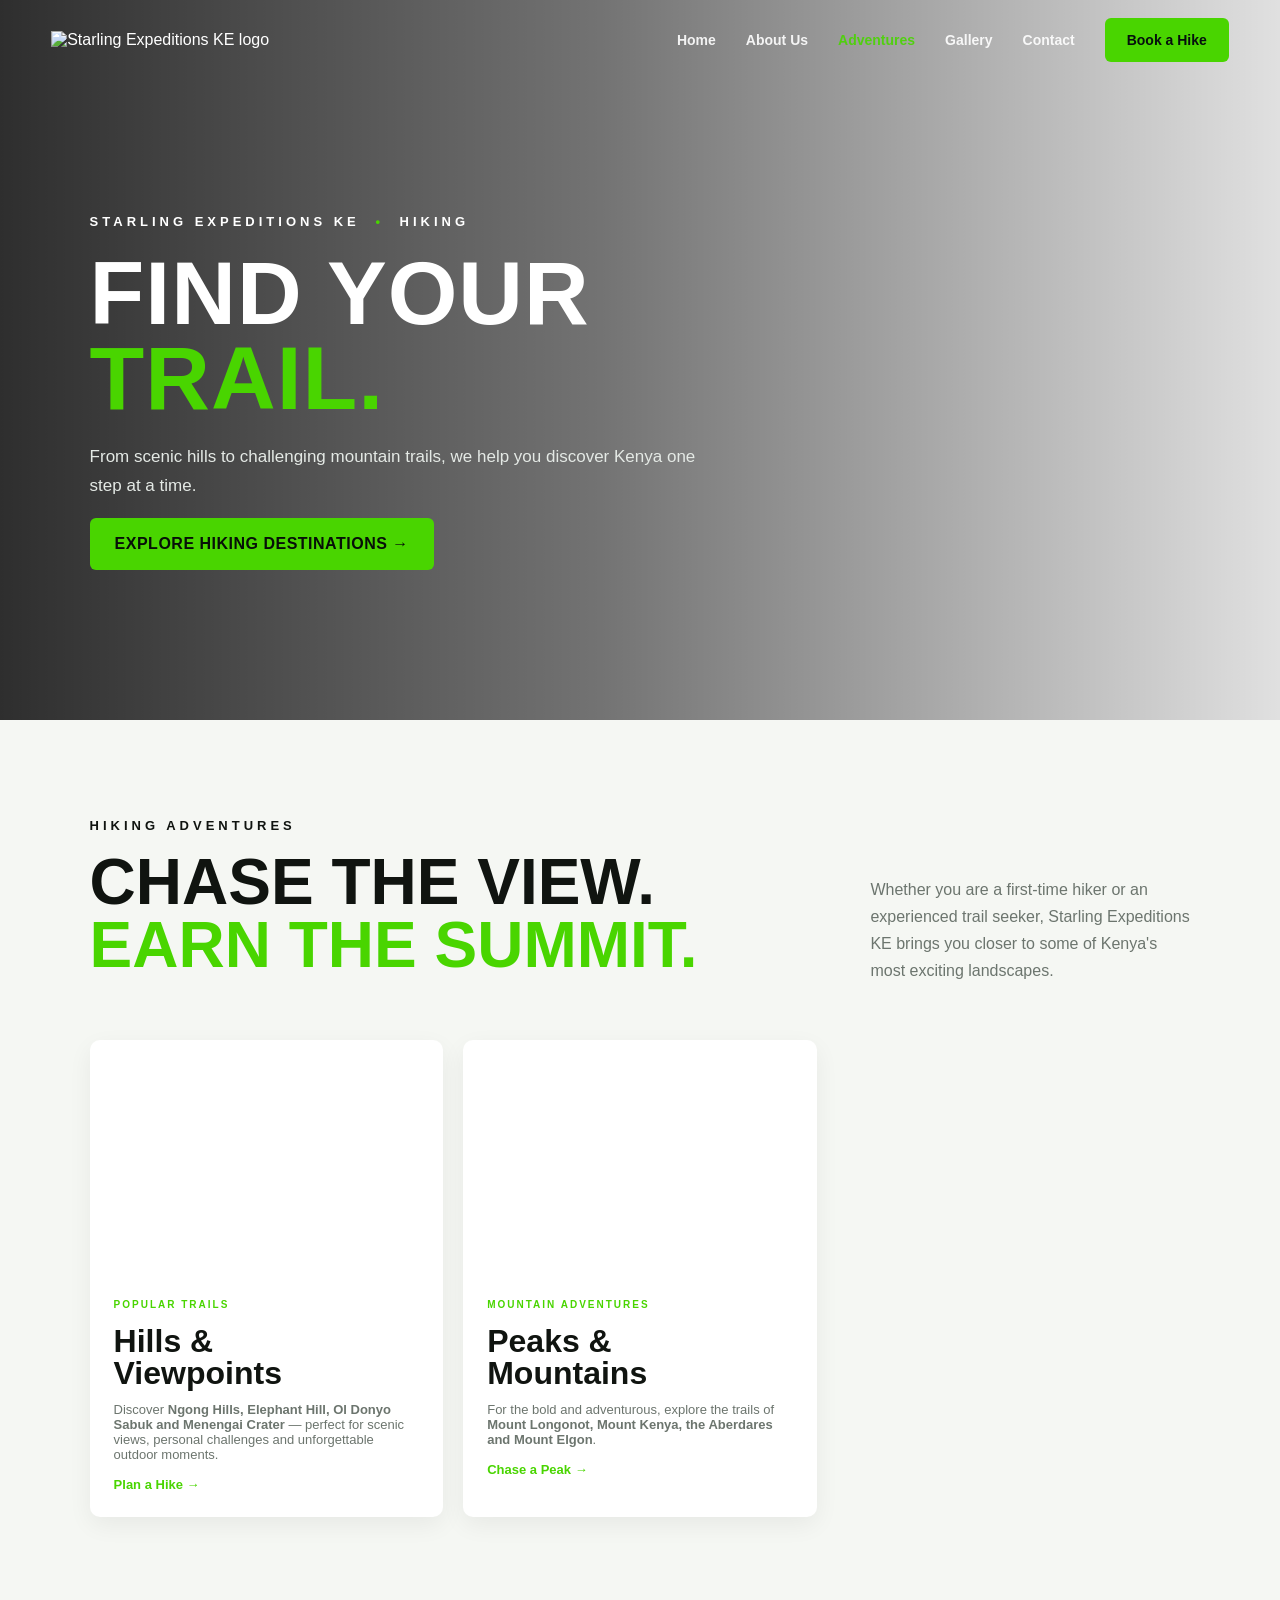
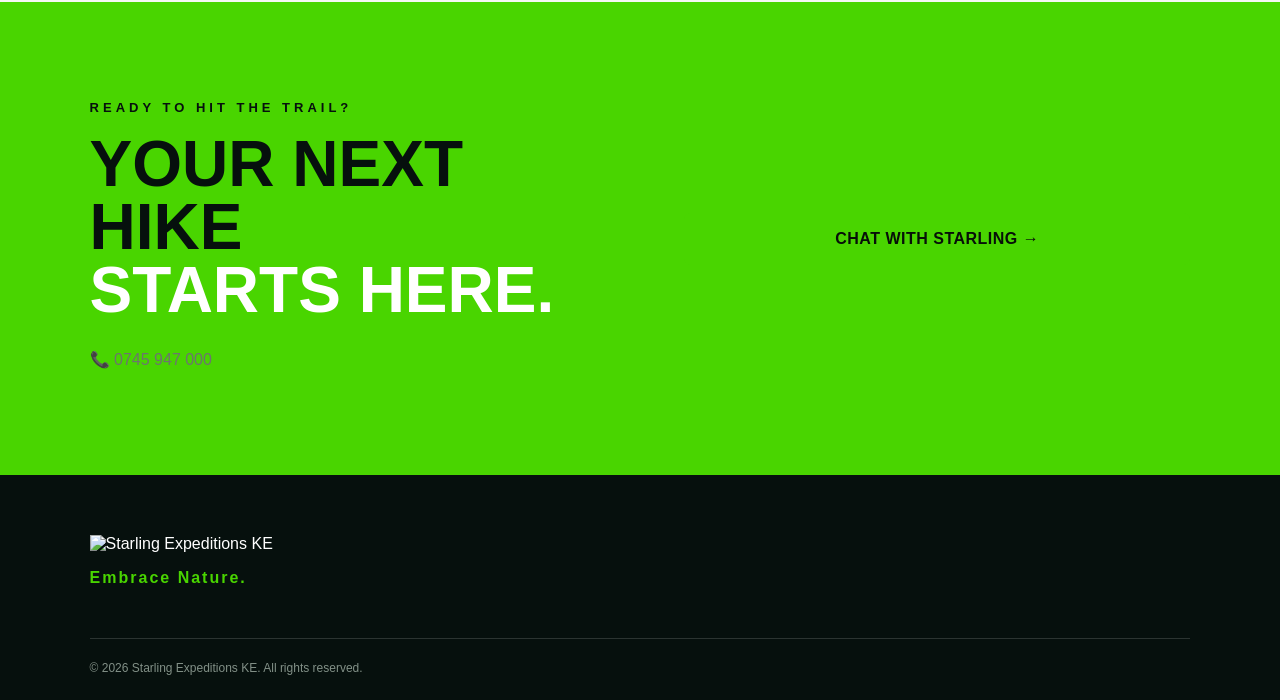
==== hiking/index.html @ 900746c1 "Create index.html" ====
<!DOCTYPE html>
<html lang="en">
<head>
  <meta charset="UTF-8">
  <meta name="viewport" content="width=device-width, initial-scale=1.0">

  <title>Hiking Adventures | Starling Expeditions KE</title>

  <meta name="description" content="Explore hills, mountains and hiking trails across Kenya with Starling Expeditions KE.">

  <link rel="stylesheet" href="../style.css">
</head>

<body>

<header class="site-header">

  <a class="brand" href="../index.html">
    <img src="../assets/logo.jpeg" alt="Starling Expeditions KE logo">
  </a>

  <nav class="nav">
    <a href="../index.html">Home</a>
    <a href="../index.html#about">About Us</a>
    <a class="active" href="../index.html#adventures">Adventures</a>
    <a href="../index.html#gallery">Gallery</a>
    <a href="../index.html#contact">Contact</a>

    <a class="nav-cta"
       href="https://wa.me/254745947000?text=Hello%20Starling%20Expeditions%20KE%2C%20I%20would%20like%20to%20book%20a%20hiking%20adventure."
       target="_blank">
       Book a Hike
    </a>
  </nav>

</header>


<main>

<section class="hero subpage-hero">

  <div class="hero-overlay"></div>

  <div class="hero-content">

    <p class="eyebrow">
      STARLING EXPEDITIONS KE <span>•</span> HIKING
    </p>

    <h1>
      FIND YOUR<br>
      <span>TRAIL.</span>
    </h1>

    <p class="hero-copy">
      From scenic hills to challenging mountain trails, we help you discover Kenya one step at a time.
    </p>

    <a class="btn btn-primary" href="#destinations">
      Explore Hiking Destinations →
    </a>

  </div>

</section>


<section id="destinations" class="trips section">

  <div class="section-heading">

    <div>

      <p class="section-label">
        HIKING ADVENTURES
      </p>

      <h2>
        Chase the view.<br>
        <span>Earn the summit.</span>
      </h2>

    </div>

    <p>
      Whether you are a first-time hiker or an experienced trail seeker,
      Starling Expeditions KE brings you closer to some of Kenya's most exciting landscapes.
    </p>

  </div>


  <div class="trip-grid">


    <article class="trip-card">

      <div class="trip-image hells"></div>

      <div class="trip-info">

        <span class="trip-tag">
          POPULAR TRAILS
        </span>

        <h3>
          Hills &<br>
          Viewpoints
        </h3>

        <p>
          Discover <strong>Ngong Hills, Elephant Hill, Ol Donyo Sabuk and Menengai Crater</strong>
          — perfect for scenic views, personal challenges and unforgettable outdoor moments.
        </p>

        <a href="https://wa.me/254745947000?text=Hello%20Starling%20Expeditions%20KE%2C%20I%20am%20interested%20in%20a%20hiking%20adventure."
           target="_blank">
           Plan a Hike →
        </a>

      </div>

    </article>


    <article class="trip-card">

      <div class="trip-image longonot"></div>

      <div class="trip-info">

        <span class="trip-tag">
          MOUNTAIN ADVENTURES
        </span>

        <h3>
          Peaks &<br>
          Mountains
        </h3>

        <p>
          For the bold and adventurous, explore the trails of
          <strong>Mount Longonot, Mount Kenya, the Aberdares and Mount Elgon</strong>.
        </p>

        <a href="https://wa.me/254745947000?text=Hello%20Starling%20Expeditions%20KE%2C%20I%20am%20interested%20in%20a%20mountain%20hike."
           target="_blank">
           Chase a Peak →
        </a>

      </div>

    </article>


  </div>

</section>


<section class="contact section">

  <div>

    <p class="section-label">
      READY TO HIT THE TRAIL?
    </p>

    <h2>
      Your next hike<br>
      <span>starts here.</span>
    </h2>

    <p>
      📞 0745 947 000
    </p>

  </div>


  <a class="btn btn-primary"
     href="https://wa.me/254745947000?text=Hello%20Starling%20Expeditions%20KE%2C%20I%20want%20to%20plan%20a%20hiking%20adventure."
     target="_blank">

     Chat With Starling →

  </a>

</section>

</main>


<footer>

  <div class="footer-brand">

    <img src="../assets/logo.jpeg"
         alt="Starling Expeditions KE">

    <p>
      Embrace Nature.
    </p>

  </div>


  <div class="copyright">

    © 2026 Starling Expeditions KE. All rights reserved.

  </div>

</footer>


</body>
</html>
---- style.css ----
:root{--green:#49d500;--dark:#06100d;--ink:#101410;--muted:#6c756e;--light:#f5f7f3}
*{box-sizing:border-box}html{scroll-behavior:smooth}body{margin:0;font-family:Inter,Arial,sans-serif;color:var(--ink);background:#fff}a{text-decoration:none;color:inherit}.site-header{position:absolute;z-index:10;top:0;left:0;width:100%;padding:18px 4%;display:flex;align-items:center;justify-content:space-between;color:#fff}.brand img{width:210px;max-height:78px;object-fit:contain;object-position:left center;mix-blend-mode:screen}.nav{display:flex;align-items:center;gap:30px;font-size:14px;font-weight:700}.nav a{opacity:.9}.nav a:hover,.nav .active{color:var(--green)}.nav-cta{background:var(--green);color:#06100d!important;padding:14px 22px;border-radius:6px;opacity:1!important}.menu-toggle{display:none;background:none;border:0;color:#fff;font-size:28px}.hero{min-height:720px;position:relative;background-image:url("https://images.unsplash.com/photo-1464822759023-fed622ff2c3b?auto=format&fit=crop&w=2200&q=85");background-size:cover;background-position:center;display:flex;align-items:center;padding:130px 7% 80px;color:#fff;overflow:hidden}.hero-overlay{position:absolute;inset:0;background:linear-gradient(90deg,rgba(0,0,0,.82) 0%,rgba(0,0,0,.55) 47%,rgba(0,0,0,.12) 100%)}.hero-content{position:relative;max-width:700px}.eyebrow,.section-label{font-size:13px;letter-spacing:4px;font-weight:800}.eyebrow span{color:var(--green);padding:0 8px}.hero h1{font-family:Anton,Impact,sans-serif;font-size:clamp(54px,7vw,100px);line-height:.95;margin:22px 0;text-transform:uppercase;letter-spacing:1px}.hero h1 span,.section-heading span,.about-copy span,.contact span{color:var(--green)}.hero-copy{font-size:17px;line-height:1.7;max-width:620px;color:#e4e9e5}.hero-actions{display:flex;gap:16px;margin-top:30px}.btn{display:inline-flex;align-items:center;justify-content:center;gap:14px;padding:16px 24px;border-radius:6px;font-weight:800;text-transform:uppercase;letter-spacing:.5px;border:1px solid transparent;cursor:pointer}.btn-primary{background:var(--green);color:#071008}.btn-outline{border-color:#fff;color:#fff}.hero-note{position:absolute;right:7%;bottom:120px;font-size:23px;font-weight:700;font-style:italic;line-height:1.15;max-width:200px}.hero-note em{color:var(--green)}.section{padding:85px 7%}.adventure-grid{display:grid;grid-template-columns:repeat(4,1fr);gap:14px;padding-top:0;margin-top:-45px;position:relative;z-index:3}.adventure-card{min-height:230px;border-radius:10px;padding:24px;display:flex;flex-direction:column;justify-content:space-between;color:#fff;background-size:cover;background-position:center;position:relative;overflow:hidden}.adventure-card:before{content:"";position:absolute;inset:0;background:linear-gradient(0deg,rgba(0,0,0,.88),rgba(0,0,0,.1))}.adventure-card>div,.adventure-card>a{position:relative}.hike{background-image:url("https://images.unsplash.com/photo-1551632811-561732d1e306?auto=format&fit=crop&w=900&q=80")}.road{background-image:url("https://images.unsplash.com/photo-1465447142348-e9952c393450?auto=format&fit=crop&w=900&q=80")}.waterfall{background-image:url("https://images.unsplash.com/photo-1432405972618-c60b0225b8f9?auto=format&fit=crop&w=900&q=80")}.outdoors{background-image:url("https://images.unsplash.com/photo-1504280390367-361c6d9f38f4?auto=format&fit=crop&w=900&q=80")}.card-icon{font-size:31px}.adventure-card h3{font-family:Anton,Impact,sans-serif;font-size:28px;line-height:1;margin:15px 0 7px;text-transform:uppercase}.adventure-card p{margin:0;font-size:12px;color:#d5ddd6}.adventure-card>a{align-self:flex-end;background:#fff;color:#111;border-radius:50%;width:35px;height:35px;display:grid;place-items:center;font-size:20px}.about{display:grid;grid-template-columns:1fr 1fr;gap:8%;align-items:center}.about-image{min-height:520px;border-radius:8px;background:url("https://images.unsplash.com/photo-1551632811-561732d1e306?auto=format&fit=crop&w=1200&q=85") center/cover}.about-copy h2,.section-heading h2,.contact h2{font-family:Anton,Impact,sans-serif;font-size:clamp(42px,5vw,70px);line-height:.98;margin:18px 0 24px;text-transform:uppercase}.about-copy p:not(.section-label),.contact>div>p:not(.section-label){color:var(--muted);line-height:1.8;max-width:590px}.text-link{font-weight:800;color:var(--green);display:inline-block;margin-top:15px}.trips{background:var(--light)}.section-heading{display:flex;justify-content:space-between;align-items:end;margin-bottom:40px}.section-heading>p{max-width:320px;color:var(--muted);line-height:1.7}.trip-grid{display:grid;grid-template-columns:repeat(3,1fr);gap:20px}.trip-card{background:#fff;border-radius:10px;overflow:hidden;box-shadow:0 8px 25px rgba(0,0,0,.06)}.trip-image{height:230px;background-size:cover;background-position:center}.hells{background-image:url("https://images.unsplash.com/photo-1539650116574-75c0c6d73f6e?auto=format&fit=crop&w=900&q=80")}.longonot{background-image:url("https://images.unsplash.com/photo-1464278533981-50106e6176b1?auto=format&fit=crop&w=900&q=80")}.falls{background-image:url("https://images.unsplash.com/photo-1546182990-dffeafbe841d?auto=format&fit=crop&w=900&q=80")}.trip-info{padding:24px}.trip-tag{font-size:10px;font-weight:800;letter-spacing:2px;color:var(--green)}.trip-info h3{font-family:Anton,Impact,sans-serif;font-size:32px;line-height:1;margin:13px 0}.trip-info p{color:var(--muted);font-size:13px}.trip-info a{color:var(--green);font-weight:800;font-size:13px}.gallery{background:var(--dark);color:#fff}.gallery .section-label{color:var(--green)}.gallery-grid{display:grid;grid-template-columns:repeat(4,1fr);grid-template-rows:220px 220px;gap:12px}.gallery-item{background-size:cover;background-position:center;border-radius:7px}.g1{background-image:url("https://images.unsplash.com/photo-1464822759023-fed622ff2c3b?auto=format&fit=crop&w=900&q=80);grid-column:span 2}.g2{background-image:url("https://images.unsplash.com/photo-1551632811-561732d1e306?auto=format&fit=crop&w=900&q=80")}.g3{background-image:url("https://images.unsplash.com/photo-1432405972618-c60b0225b8f9?auto=format&fit=crop&w=900&q=80")}.g4{background-image:url("https://images.unsplash.com/photo-1500534623283-312aade485b7?auto=format&fit=crop&w=900&q=80")}.g5{background-image:url("https://images.unsplash.com/photo-1504280390367-361c6d9f38f4?auto=format&fit=crop&w=900&q=80")}.g6{background-image:url("https://images.unsplash.com/photo-1465447142348-e9952c393450?auto=format&fit=crop&w=900&q=80);grid-column:span 2}.why{display:grid;grid-template-columns:repeat(4,1fr);gap:25px}.why-card{border-top:3px solid var(--green);padding-top:22px}.why-card strong{color:var(--green);font-size:13px}.why-card h3{font-size:19px;margin:14px 0 8px}.why-card p{color:var(--muted);font-size:13px;line-height:1.6}.contact{background:var(--green);display:grid;grid-template-columns:1fr 1fr;gap:8%;align-items:center}.contact .section-label{color:#06100d}.contact h2{color:#06100d}.contact span{color:#fff}.contact-form{display:grid;gap:13px}.contact-form input,.contact-form select,.contact-form textarea{border:0;border-radius:5px;padding:16px;font:inherit;background:rgba(255,255,255,.92)}.contact-form .btn{background:#06100d;color:#fff}.contact-form .btn:hover{background:#fff;color:#06100d}footer{background:#06100d;color:#fff;padding:60px 7% 25px;display:grid;grid-template-columns:2fr 1fr 1fr 1.5fr;gap:35px;position:relative}.footer-brand img{width:200px;mix-blend-mode:screen}.footer-brand p{color:var(--green);font-weight:800;letter-spacing:2px}.footer-title{color:var(--green);font-size:11px;font-weight:800;letter-spacing:2px}.footer-brand~div a{display:block;margin:12px 0;color:#d6ded8;font-size:13px}.muted{color:#8e9a91;font-size:13px}.copyright{grid-column:1/-1;border-top:1px solid rgba(255,255,255,.15);padding-top:22px;color:#829087;font-size:12px}@media(max-width:900px){.nav{display:none;position:absolute;top:80px;right:4%;left:4%;background:#06100d;padding:20px;flex-direction:column;align-items:stretch;gap:20px}.nav.open{display:flex}.menu-toggle{display:block}.adventure-grid,.why{grid-template-columns:repeat(2,1fr)}.about,.contact{grid-template-columns:1fr}.about-image{min-height:360px}.trip-grid{grid-template-columns:1fr 1fr}.hero-note{display:none}.gallery-grid{grid-template-columns:repeat(2,1fr)}.g1,.g6{grid-column:span 1}footer{grid-template-columns:1fr 1fr}}@media(max-width:600px){.site-header{padding:15px 5%}.brand img{width:165px}.hero{min-height:680px;padding:120px 6% 60px}.hero h1{font-size:54px}.hero-copy{font-size:15px}.hero-actions{flex-direction:column;align-items:stretch}.section{padding:65px 6%}.adventure-grid,.trip-grid,.why{grid-template-columns:1fr}.adventure-grid{margin-top:0}.section-heading{display:block}.section-heading>p{margin-top:20px}.gallery-grid{grid-template-columns:1fr 1fr;grid-template-rows:170px 170px 170px}.gallery-item{grid-column:span 1!important}footer{grid-template-columns:1fr;padding:50px 6%}}
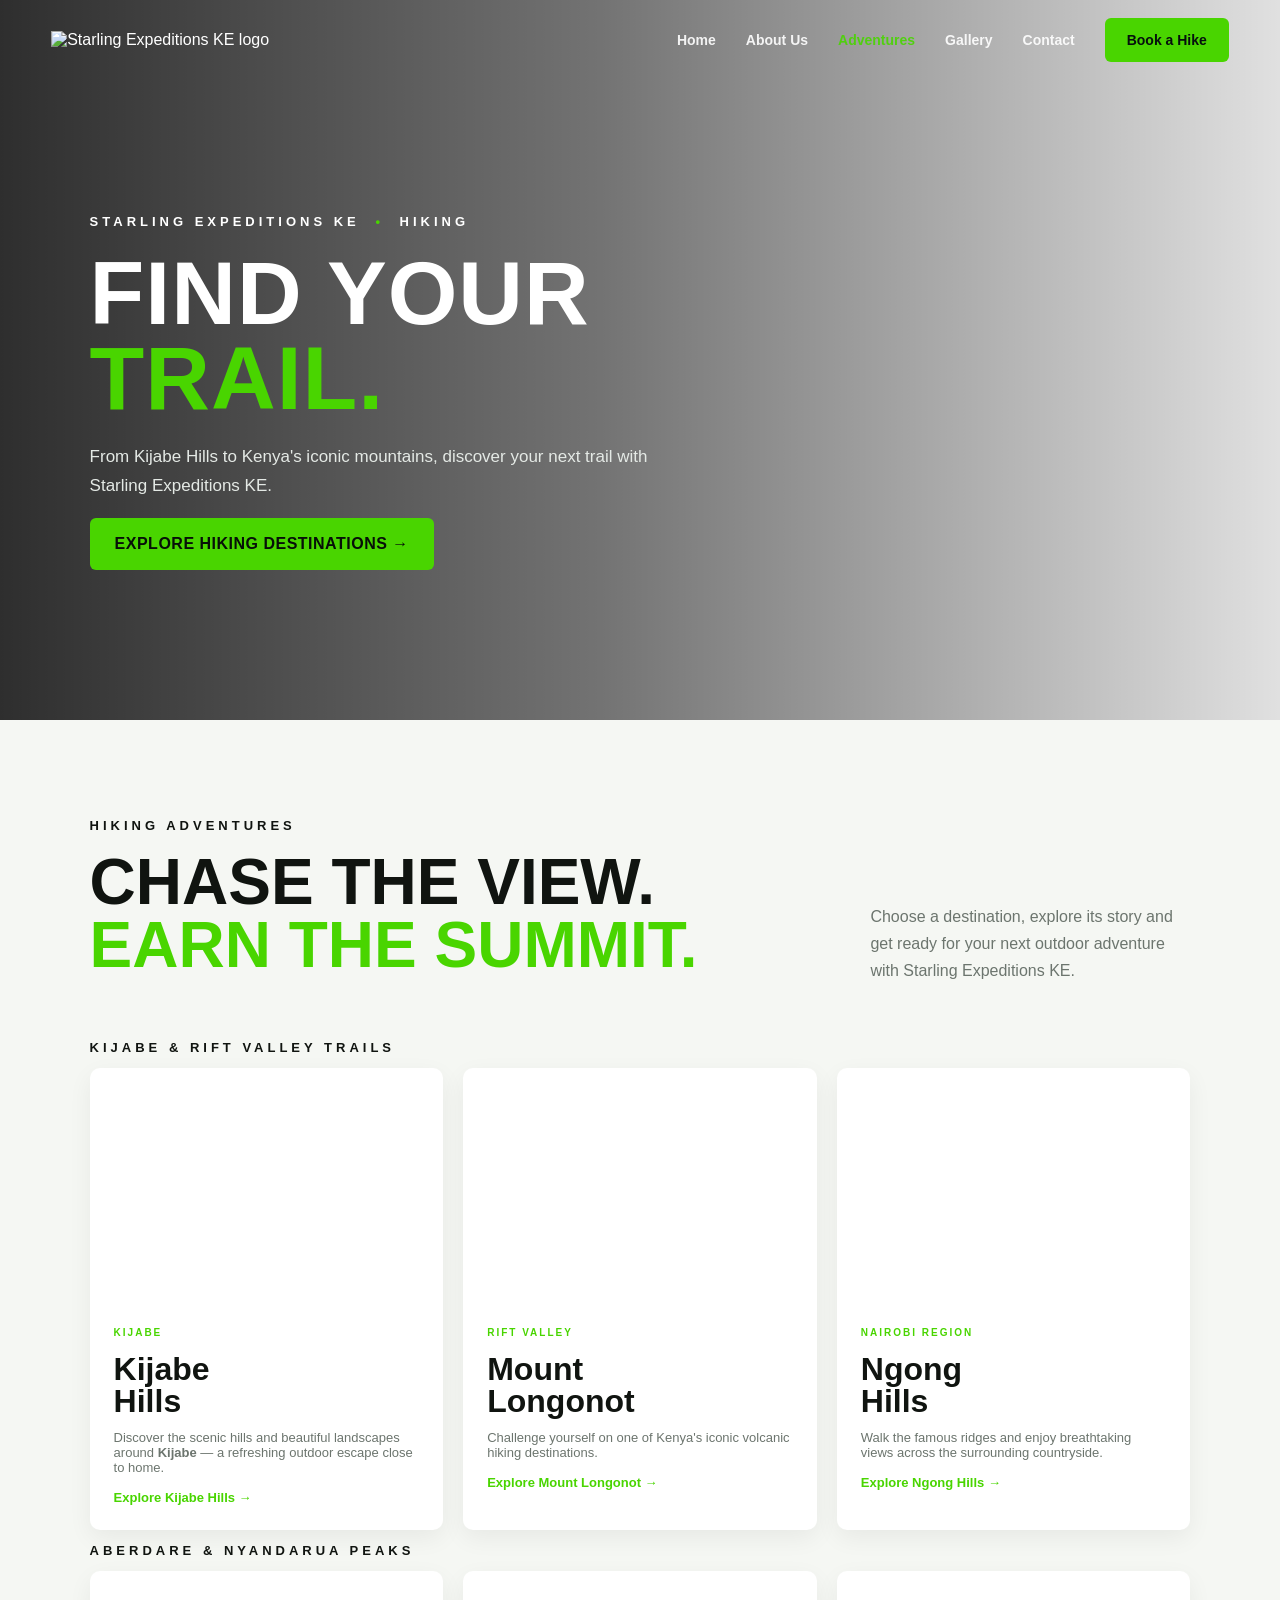
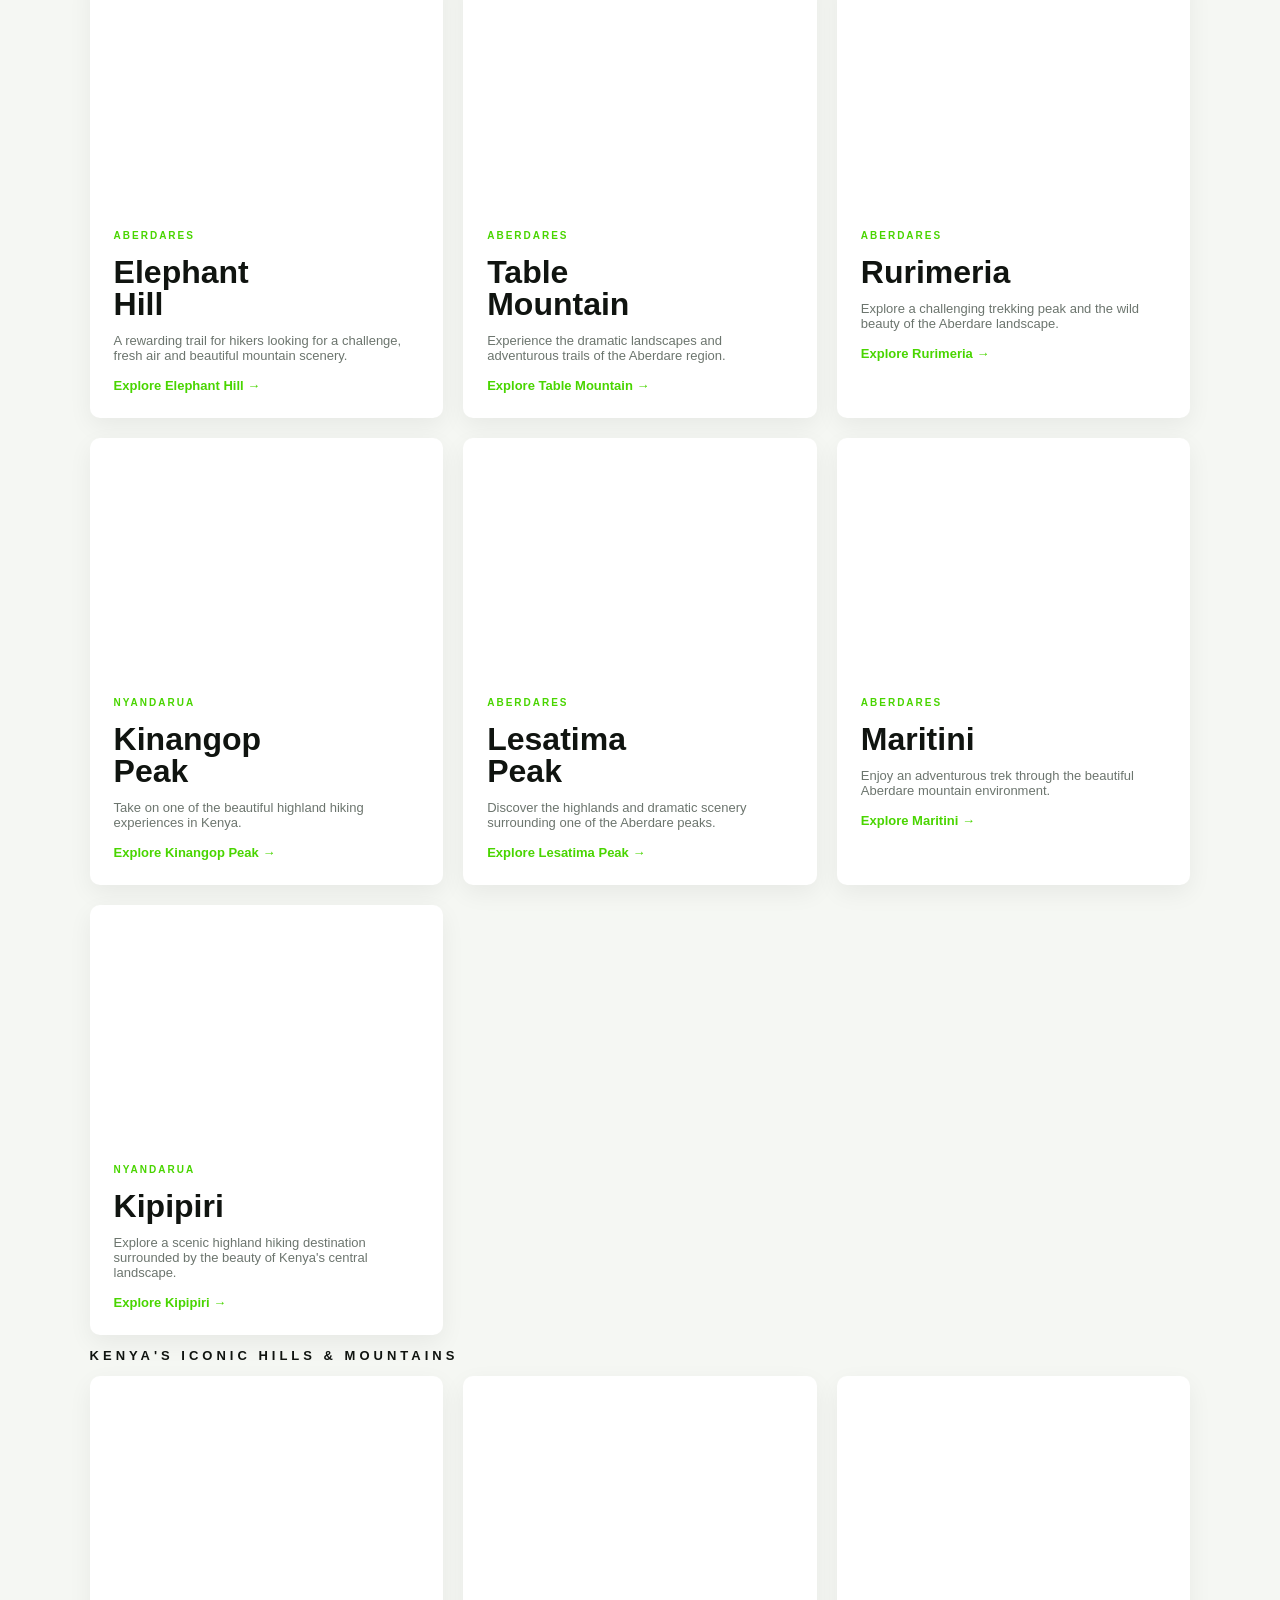
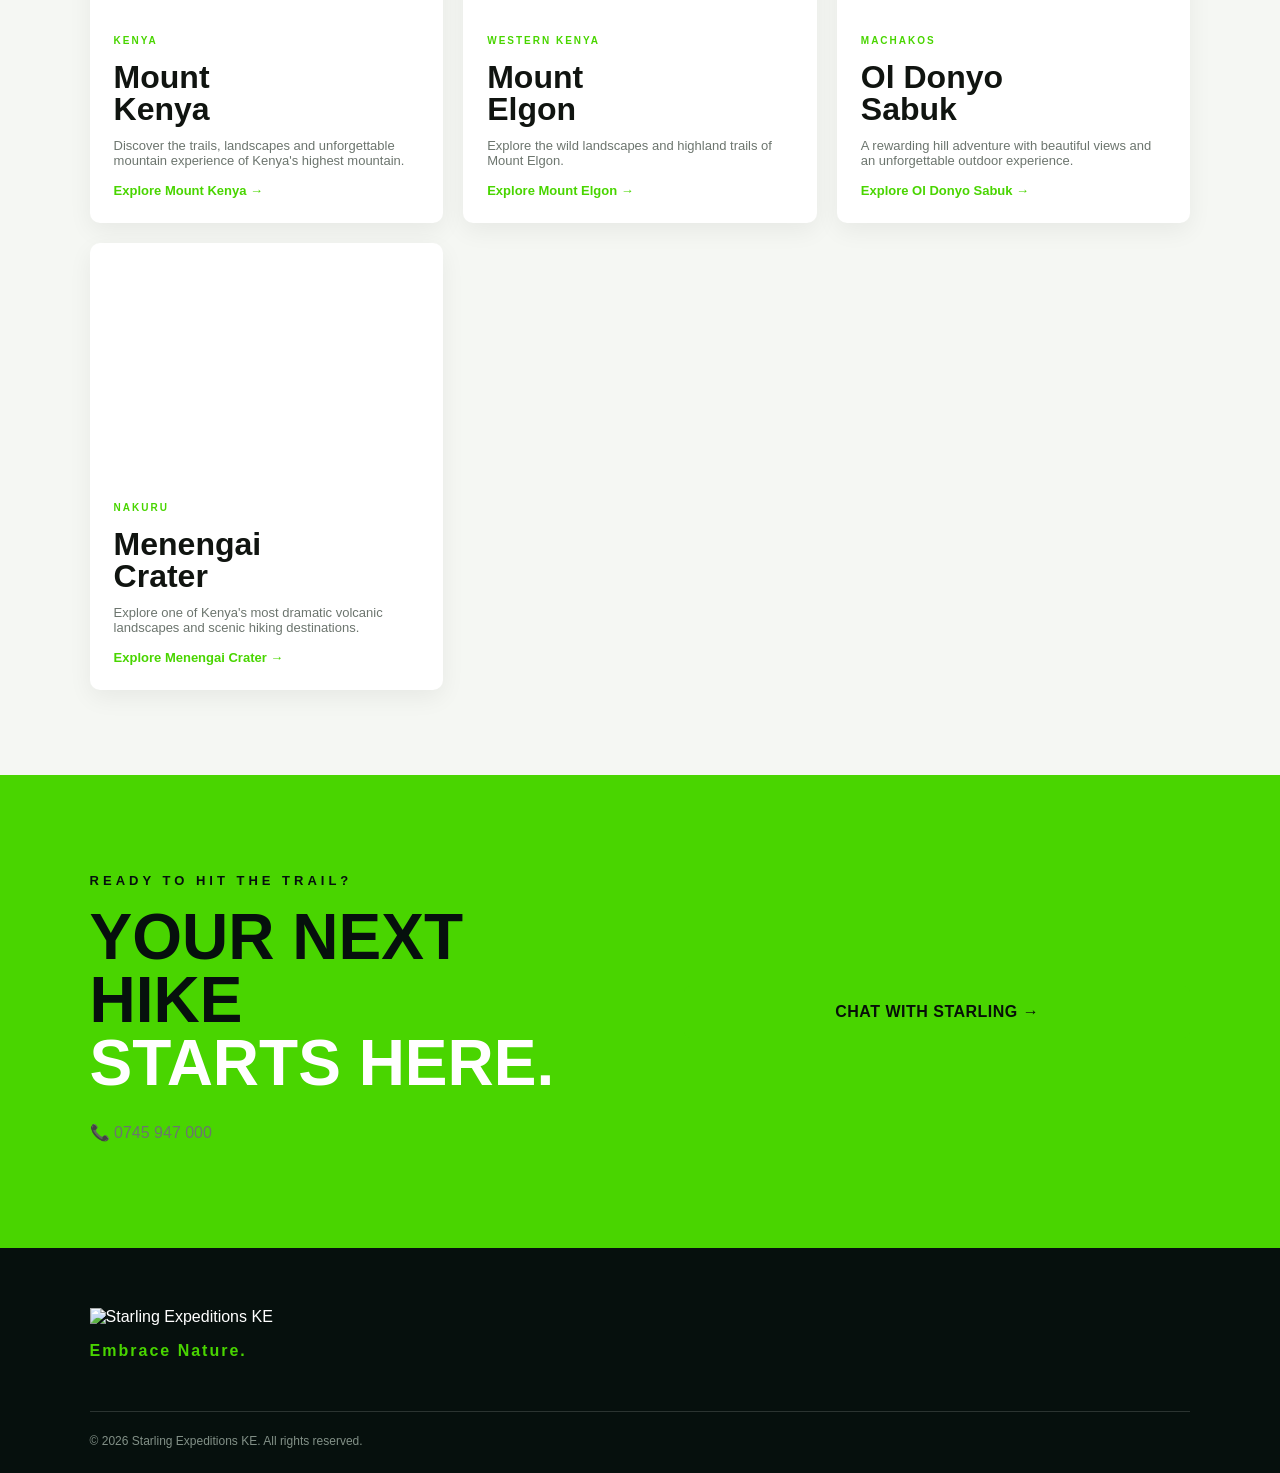
==== commit 660933a7: "Update index.html" ====
--- a/hiking/index.html
+++ b/hiking/index.html
@@ -1,12 +1,14 @@
 <!DOCTYPE html>
 <html lang="en">
+
 <head>
   <meta charset="UTF-8">
   <meta name="viewport" content="width=device-width, initial-scale=1.0">
 
   <title>Hiking Adventures | Starling Expeditions KE</title>
 
-  <meta name="description" content="Explore hills, mountains and hiking trails across Kenya with Starling Expeditions KE.">
+  <meta name="description"
+    content="Explore hills, mountains and hiking trails across Kenya with Starling Expeditions KE.">
 
   <link rel="stylesheet" href="../style.css">
 </head>
@@ -20,23 +22,34 @@
   </a>
 
   <nav class="nav">
+
     <a href="../index.html">Home</a>
+
     <a href="../index.html#about">About Us</a>
-    <a class="active" href="../index.html#adventures">Adventures</a>
+
+    <a class="active" href="../index.html#adventures">
+      Adventures
+    </a>
+
     <a href="../index.html#gallery">Gallery</a>
+
     <a href="../index.html#contact">Contact</a>
 
     <a class="nav-cta"
-       href="https://wa.me/254745947000?text=Hello%20Starling%20Expeditions%20KE%2C%20I%20would%20like%20to%20book%20a%20hiking%20adventure."
-       target="_blank">
-       Book a Hike
+      href="https://wa.me/254745947000?text=Hello%20Starling%20Expeditions%20KE%2C%20I%20would%20like%20to%20book%20a%20hiking%20adventure."
+      target="_blank">
+
+      Book a Hike
+
     </a>
+
   </nav>
 
 </header>
 
 
 <main>
+
 
 <section class="hero subpage-hero">
 
@@ -54,7 +67,8 @@
     </h1>
 
     <p class="hero-copy">
-      From scenic hills to challenging mountain trails, we help you discover Kenya one step at a time.
+      From Kijabe Hills to Kenya's iconic mountains,
+      discover your next trail with Starling Expeditions KE.
     </p>
 
     <a class="btn btn-primary" href="#destinations">
@@ -67,6 +81,7 @@
 
 
 <section id="destinations" class="trips section">
+
 
   <div class="section-heading">
 
@@ -84,13 +99,19 @@
     </div>
 
     <p>
-      Whether you are a first-time hiker or an experienced trail seeker,
-      Starling Expeditions KE brings you closer to some of Kenya's most exciting landscapes.
+      Choose a destination, explore its story and get ready
+      for your next outdoor adventure with Starling Expeditions KE.
     </p>
 
   </div>
 
 
+  <!-- KIJABE AND RIFT VALLEY -->
+
+  <h3 class="section-label destination-heading">
+    KIJABE & RIFT VALLEY TRAILS
+  </h3>
+
   <div class="trip-grid">
 
 
@@ -101,22 +122,21 @@
       <div class="trip-info">
 
         <span class="trip-tag">
-          POPULAR TRAILS
-        </span>
-
-        <h3>
-          Hills &<br>
-          Viewpoints
-        </h3>
-
-        <p>
-          Discover <strong>Ngong Hills, Elephant Hill, Ol Donyo Sabuk and Menengai Crater</strong>
-          — perfect for scenic views, personal challenges and unforgettable outdoor moments.
-        </p>
-
-        <a href="https://wa.me/254745947000?text=Hello%20Starling%20Expeditions%20KE%2C%20I%20am%20interested%20in%20a%20hiking%20adventure."
-           target="_blank">
-           Plan a Hike →
+          KIJABE
+        </span>
+
+        <h3>
+          Kijabe<br>
+          Hills
+        </h3>
+
+        <p>
+          Discover the scenic hills and beautiful landscapes around
+          <strong>Kijabe</strong> — a refreshing outdoor escape close to home.
+        </p>
+
+        <a href="kijabe-hills/">
+          Explore Kijabe Hills →
         </a>
 
       </div>
@@ -131,30 +151,399 @@
       <div class="trip-info">
 
         <span class="trip-tag">
-          MOUNTAIN ADVENTURES
-        </span>
-
-        <h3>
-          Peaks &<br>
-          Mountains
-        </h3>
-
-        <p>
-          For the bold and adventurous, explore the trails of
-          <strong>Mount Longonot, Mount Kenya, the Aberdares and Mount Elgon</strong>.
-        </p>
-
-        <a href="https://wa.me/254745947000?text=Hello%20Starling%20Expeditions%20KE%2C%20I%20am%20interested%20in%20a%20mountain%20hike."
-           target="_blank">
-           Chase a Peak →
-        </a>
-
-      </div>
-
-    </article>
-
-
-  </div>
+          RIFT VALLEY
+        </span>
+
+        <h3>
+          Mount<br>
+          Longonot
+        </h3>
+
+        <p>
+          Challenge yourself on one of Kenya's iconic volcanic
+          hiking destinations.
+        </p>
+
+        <a href="mount-longonot/">
+          Explore Mount Longonot →
+        </a>
+
+      </div>
+
+    </article>
+
+
+    <article class="trip-card">
+
+      <div class="trip-image falls"></div>
+
+      <div class="trip-info">
+
+        <span class="trip-tag">
+          NAIROBI REGION
+        </span>
+
+        <h3>
+          Ngong<br>
+          Hills
+        </h3>
+
+        <p>
+          Walk the famous ridges and enjoy breathtaking views
+          across the surrounding countryside.
+        </p>
+
+        <a href="ngong-hills/">
+          Explore Ngong Hills →
+        </a>
+
+      </div>
+
+    </article>
+
+
+  </div>
+
+
+  <!-- ABERDARE AND NYANDARUA -->
+
+  <h3 class="section-label destination-heading">
+    ABERDARE & NYANDARUA PEAKS
+  </h3>
+
+  <div class="trip-grid">
+
+
+    <article class="trip-card">
+
+      <div class="trip-image hells"></div>
+
+      <div class="trip-info">
+
+        <span class="trip-tag">
+          ABERDARES
+        </span>
+
+        <h3>
+          Elephant<br>
+          Hill
+        </h3>
+
+        <p>
+          A rewarding trail for hikers looking for a challenge,
+          fresh air and beautiful mountain scenery.
+        </p>
+
+        <a href="elephant-hill/">
+          Explore Elephant Hill →
+        </a>
+
+      </div>
+
+    </article>
+
+
+    <article class="trip-card">
+
+      <div class="trip-image longonot"></div>
+
+      <div class="trip-info">
+
+        <span class="trip-tag">
+          ABERDARES
+        </span>
+
+        <h3>
+          Table<br>
+          Mountain
+        </h3>
+
+        <p>
+          Experience the dramatic landscapes and adventurous
+          trails of the Aberdare region.
+        </p>
+
+        <a href="table-mountain/">
+          Explore Table Mountain →
+        </a>
+
+      </div>
+
+    </article>
+
+
+    <article class="trip-card">
+
+      <div class="trip-image falls"></div>
+
+      <div class="trip-info">
+
+        <span class="trip-tag">
+          ABERDARES
+        </span>
+
+        <h3>
+          Rurimeria
+        </h3>
+
+        <p>
+          Explore a challenging trekking peak and the wild beauty
+          of the Aberdare landscape.
+        </p>
+
+        <a href="rurimeria/">
+          Explore Rurimeria →
+        </a>
+
+      </div>
+
+    </article>
+
+
+    <article class="trip-card">
+
+      <div class="trip-image hells"></div>
+
+      <div class="trip-info">
+
+        <span class="trip-tag">
+          NYANDARUA
+        </span>
+
+        <h3>
+          Kinangop<br>
+          Peak
+        </h3>
+
+        <p>
+          Take on one of the beautiful highland hiking
+          experiences in Kenya.
+        </p>
+
+        <a href="kinangop-peak/">
+          Explore Kinangop Peak →
+        </a>
+
+      </div>
+
+    </article>
+
+
+    <article class="trip-card">
+
+      <div class="trip-image longonot"></div>
+
+      <div class="trip-info">
+
+        <span class="trip-tag">
+          ABERDARES
+        </span>
+
+        <h3>
+          Lesatima<br>
+          Peak
+        </h3>
+
+        <p>
+          Discover the highlands and dramatic scenery
+          surrounding one of the Aberdare peaks.
+        </p>
+
+        <a href="lesatima-peak/">
+          Explore Lesatima Peak →
+        </a>
+
+      </div>
+
+    </article>
+
+
+    <article class="trip-card">
+
+      <div class="trip-image falls"></div>
+
+      <div class="trip-info">
+
+        <span class="trip-tag">
+          ABERDARES
+        </span>
+
+        <h3>
+          Maritini
+        </h3>
+
+        <p>
+          Enjoy an adventurous trek through the beautiful
+          Aberdare mountain environment.
+        </p>
+
+        <a href="maritini/">
+          Explore Maritini →
+        </a>
+
+      </div>
+
+    </article>
+
+
+    <article class="trip-card">
+
+      <div class="trip-image hells"></div>
+
+      <div class="trip-info">
+
+        <span class="trip-tag">
+          NYANDARUA
+        </span>
+
+        <h3>
+          Kipipiri
+        </h3>
+
+        <p>
+          Explore a scenic highland hiking destination surrounded
+          by the beauty of Kenya's central landscape.
+        </p>
+
+        <a href="kipipiri/">
+          Explore Kipipiri →
+        </a>
+
+      </div>
+
+    </article>
+
+
+  </div>
+
+
+  <!-- ICONIC MOUNTAINS -->
+
+  <h3 class="section-label destination-heading">
+    KENYA'S ICONIC HILLS & MOUNTAINS
+  </h3>
+
+  <div class="trip-grid">
+
+
+    <article class="trip-card">
+
+      <div class="trip-image hells"></div>
+
+      <div class="trip-info">
+
+        <span class="trip-tag">
+          KENYA
+        </span>
+
+        <h3>
+          Mount<br>
+          Kenya
+        </h3>
+
+        <p>
+          Discover the trails, landscapes and unforgettable
+          mountain experience of Kenya's highest mountain.
+        </p>
+
+        <a href="mount-kenya/">
+          Explore Mount Kenya →
+        </a>
+
+      </div>
+
+    </article>
+
+
+    <article class="trip-card">
+
+      <div class="trip-image longonot"></div>
+
+      <div class="trip-info">
+
+        <span class="trip-tag">
+          WESTERN KENYA
+        </span>
+
+        <h3>
+          Mount<br>
+          Elgon
+        </h3>
+
+        <p>
+          Explore the wild landscapes and highland trails
+          of Mount Elgon.
+        </p>
+
+        <a href="mount-elgon/">
+          Explore Mount Elgon →
+        </a>
+
+      </div>
+
+    </article>
+
+
+    <article class="trip-card">
+
+      <div class="trip-image falls"></div>
+
+      <div class="trip-info">
+
+        <span class="trip-tag">
+          MACHAKOS
+        </span>
+
+        <h3>
+          Ol Donyo<br>
+          Sabuk
+        </h3>
+
+        <p>
+          A rewarding hill adventure with beautiful views
+          and an unforgettable outdoor experience.
+        </p>
+
+        <a href="ol-donyo-sabuk/">
+          Explore Ol Donyo Sabuk →
+        </a>
+
+      </div>
+
+    </article>
+
+
+    <article class="trip-card">
+
+      <div class="trip-image hells"></div>
+
+      <div class="trip-info">
+
+        <span class="trip-tag">
+          NAKURU
+        </span>
+
+        <h3>
+          Menengai<br>
+          Crater
+        </h3>
+
+        <p>
+          Explore one of Kenya's most dramatic volcanic landscapes
+          and scenic hiking destinations.
+        </p>
+
+        <a href="menengai-crater/">
+          Explore Menengai Crater →
+        </a>
+
+      </div>
+
+    </article>
+
+
+  </div>
+
 
 </section>
 
@@ -180,15 +569,16 @@
 
 
   <a class="btn btn-primary"
-     href="https://wa.me/254745947000?text=Hello%20Starling%20Expeditions%20KE%2C%20I%20want%20to%20plan%20a%20hiking%20adventure."
-     target="_blank">
-
-     Chat With Starling →
+    href="https://wa.me/254745947000?text=Hello%20Starling%20Expeditions%20KE%2C%20I%20want%20to%20plan%20a%20hiking%20adventure."
+    target="_blank">
+
+    Chat With Starling →
 
   </a>
 
 </section>
 
+
 </main>
 
 
@@ -197,7 +587,7 @@
   <div class="footer-brand">
 
     <img src="../assets/logo.jpeg"
-         alt="Starling Expeditions KE">
+      alt="Starling Expeditions KE">
 
     <p>
       Embrace Nature.
@@ -216,4 +606,5 @@
 
 
 </body>
+
 </html>
